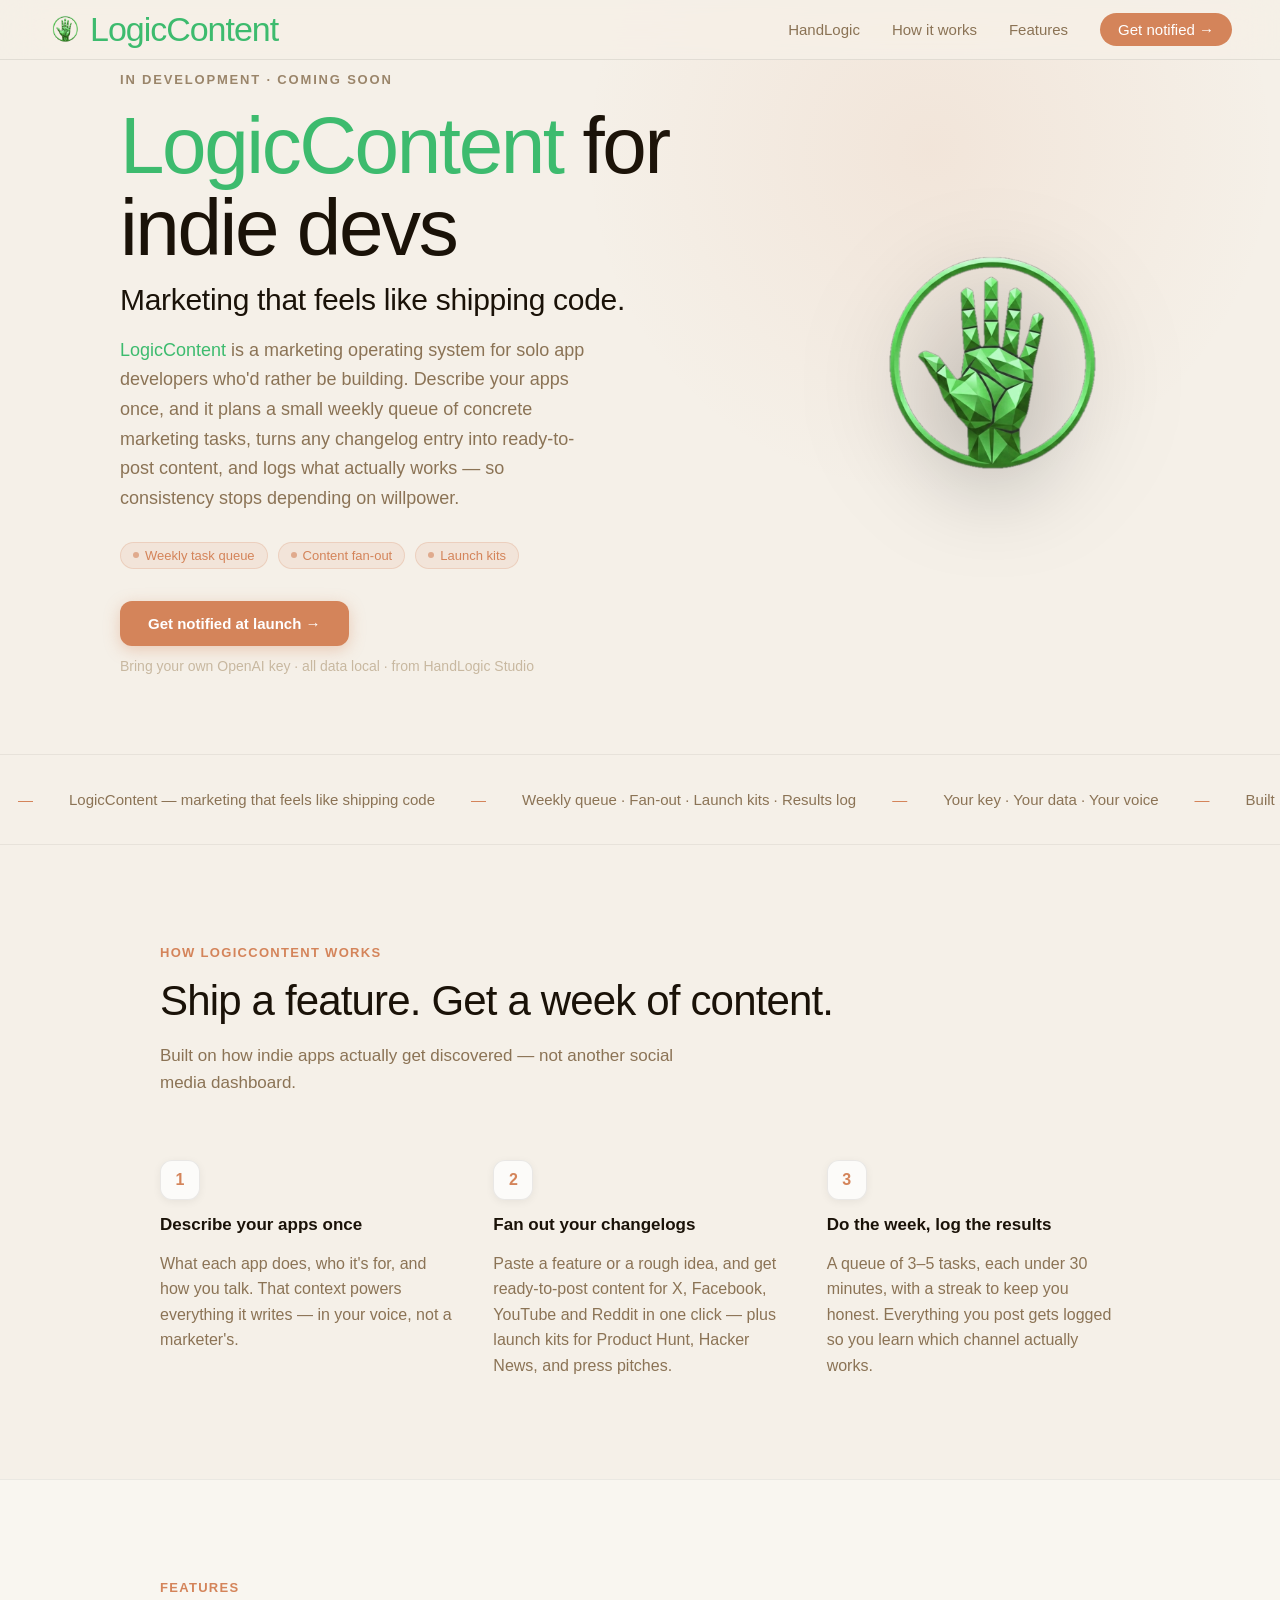
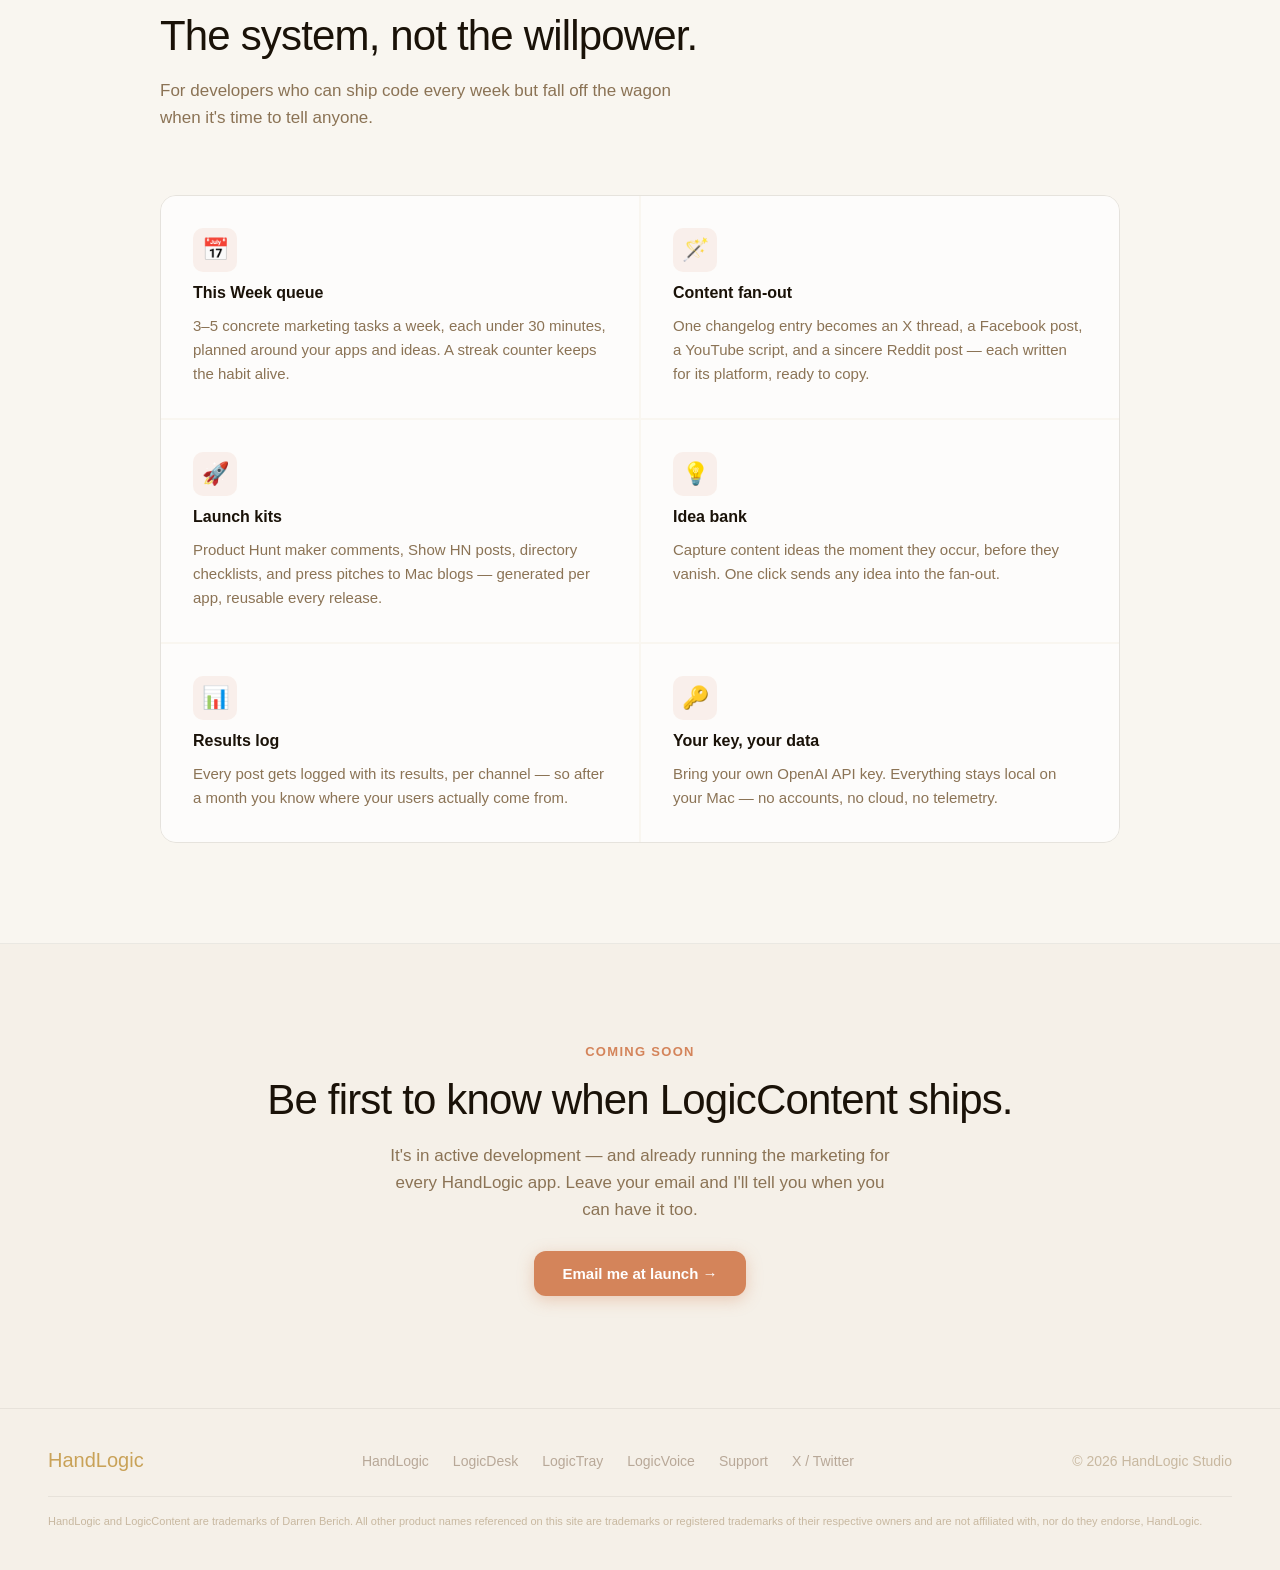
==== logiccontent.html @ b55beb1c "HandLogic site: four-app family (Desk, Tray, Voice, Content), OG images, GH Pages deploy files Based" ====
<!DOCTYPE html>
<html lang="en">
<head>
  <meta charset="UTF-8" />
  <meta name="viewport" content="width=device-width, initial-scale=1.0" />
  <title>LogicContent — turn app marketing into a weekly pipeline. For indie developers.</title>
  <meta name="description" content="LogicContent — a marketing operating system for solo app developers, from HandLogic. A weekly task queue, one-click content fan-out for X, Facebook, YouTube and Reddit, launch kits, and a results log. In development." />
  <meta property="og:type" content="website" />
  <meta property="og:title" content="LogicContent — marketing that feels like shipping code." />
  <meta property="og:description" content="A weekly marketing pipeline for indie app developers: task queue, content fan-out, launch kits, results log. From HandLogic." />
  <meta property="og:url" content="https://handlogic.io/logiccontent" />
  <meta property="og:image" content="https://handlogic.io/logiccontent-og.png" />
  <link rel="canonical" href="https://handlogic.io/logiccontent" />
  <link rel="icon" href="icons/logiccontent-hand.png" />
  <link rel="stylesheet" href="handlogic.css" />
</head>
<body>

  <!-- ─── Nav ─────────────────────────────────────────────── -->
  <nav>
    <a href="logiccontent.html" class="nav-logo" style="font-weight:300;color:#3DBB6E;">
      <img src="icons/logiccontent-hand.png" alt="" width="34" height="34" style="display:block;flex-shrink:0;" />
      LogicContent
    </a>
    <ul class="nav-links">
      <li><a href="index.html">HandLogic</a></li>
      <li><a href="#how">How it works</a></li>
      <li><a href="#features">Features</a></li>
      <li><a href="#notify" class="nav-cta">Get notified →</a></li>
    </ul>
  </nav>

  <!-- ─── Hero ─────────────────────────────────────────────── -->
  <section class="hero" style="padding-top:72px;">
    <div class="hero-inner">
      <div class="hero-text">
        <p class="hero-eyebrow">In development · coming soon</p>
        <h1 style="color:#3DBB6E;">LogicContent <span class="for-mac">for indie devs</span></h1>
        <p class="hero-sub">Marketing that feels like shipping code.</p>
        <p class="hero-desc"><strong style="font-weight:500;color:#3DBB6E">LogicContent</strong> is a marketing operating system for solo app developers who'd rather be building. Describe your apps once, and it plans a small weekly queue of concrete marketing tasks, turns any changelog entry into ready-to-post content, and logs what actually works — so consistency stops depending on willpower.</p>

        <div class="hero-tools">
          <span class="tool-pill"><span class="tool-pill-dot"></span>Weekly task queue</span>
          <span class="tool-pill"><span class="tool-pill-dot"></span>Content fan-out</span>
          <span class="tool-pill"><span class="tool-pill-dot"></span>Launch kits</span>
        </div>

        <div class="hero-actions">
          <a href="#notify" class="btn-primary">Get notified at launch →</a>
        </div>
        <p class="price-note">Bring your own OpenAI key · all data local · from HandLogic Studio</p>
      </div>

      <div class="hero-right">
        <img src="icons/logiccontent-hand.png" alt="LogicContent mark" class="hero-mark" />
      </div>
    </div>
  </section>

  <!-- ─── Tagline Strip ─────────────────────────────────────── -->
  <div class="tagline-strip">
    <div class="tagline-track" id="tagline-track"></div>
  </div>

  <!-- ─── How it works ──────────────────────────────────────── -->
  <section id="how">
    <div class="container">
      <p class="section-label fade-up">How LogicContent works</p>
      <h2 class="section-heading fade-up">Ship a feature. Get a week of content.</h2>
      <p class="section-sub fade-up">Built on how indie apps actually get discovered — not another social media dashboard.</p>

      <div class="steps">
        <div class="step fade-up">
          <div class="step-number">1</div>
          <h3>Describe your apps once</h3>
          <p>What each app does, who it's for, and how you talk. That context powers everything it writes — in your voice, not a marketer's.</p>
        </div>
        <div class="step fade-up">
          <div class="step-number">2</div>
          <h3>Fan out your changelogs</h3>
          <p>Paste a feature or a rough idea, and get ready-to-post content for X, Facebook, YouTube and Reddit in one click — plus launch kits for Product Hunt, Hacker News, and press pitches.</p>
        </div>
        <div class="step fade-up">
          <div class="step-number">3</div>
          <h3>Do the week, log the results</h3>
          <p>A queue of 3–5 tasks, each under 30 minutes, with a streak to keep you honest. Everything you post gets logged so you learn which channel actually works.</p>
        </div>
      </div>
    </div>
  </section>

  <!-- ─── Features ──────────────────────────────────────────── -->
  <section class="features-section" id="features">
    <div class="container">
      <p class="section-label fade-up">Features</p>
      <h2 class="section-heading fade-up">The system, not the willpower.</h2>
      <p class="section-sub fade-up">For developers who can ship code every week but fall off the wagon when it's time to tell anyone.</p>

      <div class="features-grid fade-up">
        <div class="feature-card">
          <div class="feature-icon">📅</div>
          <h3>This Week queue</h3>
          <p>3–5 concrete marketing tasks a week, each under 30 minutes, planned around your apps and ideas. A streak counter keeps the habit alive.</p>
        </div>
        <div class="feature-card">
          <div class="feature-icon">🪄</div>
          <h3>Content fan-out</h3>
          <p>One changelog entry becomes an X thread, a Facebook post, a YouTube script, and a sincere Reddit post — each written for its platform, ready to copy.</p>
        </div>
        <div class="feature-card">
          <div class="feature-icon">🚀</div>
          <h3>Launch kits</h3>
          <p>Product Hunt maker comments, Show HN posts, directory checklists, and press pitches to Mac blogs — generated per app, reusable every release.</p>
        </div>
        <div class="feature-card">
          <div class="feature-icon">💡</div>
          <h3>Idea bank</h3>
          <p>Capture content ideas the moment they occur, before they vanish. One click sends any idea into the fan-out.</p>
        </div>
        <div class="feature-card">
          <div class="feature-icon">📊</div>
          <h3>Results log</h3>
          <p>Every post gets logged with its results, per channel — so after a month you know where your users actually come from.</p>
        </div>
        <div class="feature-card">
          <div class="feature-icon">🔑</div>
          <h3>Your key, your data</h3>
          <p>Bring your own OpenAI API key. Everything stays local on your Mac — no accounts, no cloud, no telemetry.</p>
        </div>
      </div>
    </div>
  </section>

  <!-- ─── Notify ────────────────────────────────────────────── -->
  <section id="notify" class="pricing-section">
    <div class="container">
      <p class="section-label fade-up">Coming soon</p>
      <h2 class="section-heading fade-up">Be first to know when LogicContent ships.</h2>
      <p class="section-sub fade-up" style="margin:0 auto;">It's in active development — and already running the marketing for every HandLogic app. Leave your email and I'll tell you when you can have it too.</p>
      <div class="hero-actions fade-up" style="justify-content:center;margin-top:28px;">
        <a href="mailto:hello@handlogic.io?subject=Notify%20me%20about%20LogicContent" class="btn-primary">Email me at launch →</a>
      </div>
    </div>
  </section>

  <!-- ─── Footer ─────────────────────────────────────────────── -->
  <footer>
    <a href="index.html" class="footer-logo" style="color:#C9A258;">HandLogic</a>
    <ul class="footer-links">
      <li><a href="index.html">HandLogic</a></li>
      <li><a href="logicdesk.html">LogicDesk</a></li>
      <li><a href="logictray.html">LogicTray</a></li>
      <li><a href="logicvoice.html">LogicVoice</a></li>
      <li><a href="mailto:hello@handlogic.io">Support</a></li>
      <li><a href="https://x.com/HandLogic">X / Twitter</a></li>
    </ul>
    <p class="footer-copy">© 2026 HandLogic Studio</p>
    <p class="footer-trademark">
      HandLogic and LogicContent are trademarks of Darren Berich.
      All other product names referenced on this site are trademarks or registered trademarks of their respective owners and are not affiliated with, nor do they endorse, HandLogic.
    </p>
  </footer>

  <script>
    const stripItems = [
      "LogicContent — marketing that feels like shipping code",
      "Weekly queue · Fan-out · Launch kits · Results log",
      "Your key · Your data · Your voice",
      "Built by an indie dev who hates marketing",
      "From HandLogic Studio",
    ];
    const track = document.getElementById('tagline-track');
    [...stripItems, ...stripItems].forEach(t => {
      const span = document.createElement('span');
      span.className = 'tagline-item';
      span.innerHTML = `<span>—</span>${t}`;
      track.appendChild(span);
    });
    const observer = new IntersectionObserver((entries) => {
      entries.forEach((entry, i) => {
        if (entry.isIntersecting) {
          setTimeout(() => entry.target.classList.add('visible'), i * 80);
          observer.unobserve(entry.target);
        }
      });
    }, { threshold: 0.1 });
    document.querySelectorAll('.fade-up:not(.visible)').forEach(el => observer.observe(el));
  </script>

</body>
</html>
---- handlogic.css ----
/* ─── Reset ─────────────────────────────────────────── */
    *, *::before, *::after { box-sizing: border-box; margin: 0; padding: 0; }
    html { scroll-behavior: smooth; }

    /* ─── Tokens ─────────────────────────────────────────── */
    :root {
      --accent:        #D4845A;
      --accent-hover:  #C0724A;
      --accent-bright: #EB7A45;
      --primary:       #1A1208;
      --secondary:     #8B7355;
      --muted:         #B8A898;
      --placeholder:   #C8B8A0;
      --bg:            #F5F0E8;
      --surface:       rgba(255,255,255,0.72);
      --input-surface: rgba(255,255,255,0.55);
      --divider:       rgba(0,0,0,0.06);
      --border:        rgba(0,0,0,0.08);
      --window-shadow: 0 32px 80px rgba(0,0,0,0.22), 0 8px 24px rgba(0,0,0,0.12);
    }

    /* ─── Base ────────────────────────────────────────────── */
    body {
      font-family: -apple-system, BlinkMacSystemFont, "SF Pro Text", "Helvetica Neue", sans-serif;
      background: var(--bg);
      color: var(--primary);
      min-height: 100vh;
      -webkit-font-smoothing: antialiased;
    }

    /* ─── Nav ─────────────────────────────────────────────── */
    nav {
      position: fixed;
      top: 0; left: 0; right: 0;
      z-index: 100;
      display: flex;
      align-items: center;
      justify-content: space-between;
      padding: 0 48px;
      height: 60px;
      background: rgba(245,240,232,0.88);
      backdrop-filter: blur(20px) saturate(180%);
      -webkit-backdrop-filter: blur(20px) saturate(180%);
      border-bottom: 1px solid var(--border);
    }

    .nav-logo {
      display: flex;
      align-items: center;
      gap: 8px;
      font-size: 34px;
      font-weight: 100;
      color: var(--accent-bright);
      letter-spacing: -0.03em;
      text-decoration: none;
    }

    .nav-links {
      display: flex;
      gap: 32px;
      list-style: none;
      align-items: center;
    }

    .nav-links a {
      font-size: 15px;
      color: var(--secondary);
      text-decoration: none;
      transition: color 0.2s;
    }
    .nav-links a:hover { color: var(--primary); }

    .nav-cta {
      background: var(--accent);
      color: #fff !important;
      padding: 8px 18px;
      border-radius: 20px;
      font-weight: 500;
      transition: background 0.2s !important;
    }
    .nav-cta:hover { background: var(--accent-hover) !important; color: #fff !important; }

    /* ─── Hero ────────────────────────────────────────────── */
    .hero {
      display: flex;
      align-items: center;
      justify-content: center;
      padding: 120px 48px 80px;
      position: relative;
      overflow: hidden;
    }

    .hero::before {
      content: '';
      position: absolute;
      top: -200px; right: 0;
      width: 700px; height: 700px;
      background: radial-gradient(ellipse at center, rgba(212,132,90,0.1) 0%, transparent 70%);
      pointer-events: none;
    }

    .hero-inner {
      display: grid;
      grid-template-columns: 1fr 340px;
      gap: 64px;
      align-items: center;
      max-width: 1040px;
      width: 100%;
      margin: 0 auto;
    }

    .hero-text {
      display: flex;
      flex-direction: column;
      align-items: flex-start;
      text-align: left;
    }

    .hero-eyebrow {
      font-size: 13px;
      font-weight: 600;
      letter-spacing: 0.14em;
      text-transform: uppercase;
      color: var(--secondary);
      margin-bottom: 18px;
      opacity: 0.85;
    }
    .for-mac { color: var(--primary); font-weight: 300; }

    .hero h1 {
      font-size: clamp(44px, 6.5vw, 80px);
      font-weight: 300;
      color: var(--accent-bright);
      letter-spacing: -0.03em;
      line-height: 1.02;
      margin-bottom: 14px;
    }

    .hero-sub {
      font-size: clamp(20px, 2.6vw, 30px);
      font-weight: 400;
      color: var(--primary);
      letter-spacing: -0.01em;
      line-height: 1.18;
      margin-bottom: 18px;
    }

    .hero-desc {
      font-size: clamp(16px, 1.6vw, 18px);
      font-weight: 400;
      color: var(--secondary);
      line-height: 1.65;
      margin-bottom: 28px;
      max-width: 480px;
    }

    .hero-tools {
      display: flex;
      gap: 10px;
      flex-wrap: wrap;
      margin-bottom: 32px;
    }

    .tool-pill {
      display: inline-flex;
      align-items: center;
      gap: 6px;
      font-size: 13px;
      font-weight: 500;
      color: var(--accent);
      background: rgba(212,132,90,0.1);
      border: 1px solid rgba(212,132,90,0.22);
      border-radius: 20px;
      padding: 5px 12px;
    }

    .tool-pill-dot {
      width: 6px; height: 6px;
      border-radius: 50%;
      background: var(--accent);
      opacity: 0.6;
    }

    .launch-badge {
      display: inline-flex;
      align-items: center;
      gap: 6px;
      font-size: 13px;
      font-weight: 600;
      color: var(--accent);
      background: rgba(212,132,90,0.12);
      border: 1px solid rgba(212,132,90,0.3);
      border-radius: 20px;
      padding: 5px 14px;
      margin-bottom: 16px;
      letter-spacing: 0.01em;
    }

    .launch-badge-dot {
      width: 7px; height: 7px;
      border-radius: 50%;
      background: var(--accent);
      animation: pulse-dot 1.8s ease-in-out infinite;
    }

    @keyframes pulse-dot {
      0%, 100% { opacity: 1; transform: scale(1); }
      50%       { opacity: 0.45; transform: scale(0.75); }
    }

    .hero-actions {
      display: flex;
      gap: 16px;
      align-items: center;
      flex-wrap: wrap;
      margin-bottom: 12px;
    }

    .btn-primary {
      display: inline-flex;
      align-items: center;
      gap: 8px;
      background: var(--accent);
      color: #fff;
      padding: 14px 28px;
      border-radius: 12px;
      font-size: 15px;
      font-weight: 600;
      text-decoration: none;
      box-shadow: 0 4px 16px rgba(212,132,90,0.35);
      transition: background 0.2s, transform 0.15s, box-shadow 0.2s;
    }
    .btn-primary:hover {
      background: var(--accent-hover);
      transform: translateY(-1px);
      box-shadow: 0 6px 24px rgba(212,132,90,0.45);
    }
    .btn-primary:active { transform: translateY(0); }

    .price-note {
      font-size: 14px;
      color: var(--placeholder);
    }

    /* ─── Hero right: app sidebar mockup ─────────────────── */
    .hero-right {
      display: flex;
      flex-direction: column;
      align-items: center;
    }

    /* ─── Sidebar mockup (hero) ───────────────────────────── */
    .app-sidebar {
      width: 320px;
      height: 460px;
      background: rgba(245,240,232,0.95);
      border-radius: 14px;
      box-shadow: var(--window-shadow), inset 0 0 0 0.5px rgba(255,255,255,0.6);
      overflow: hidden;
      display: flex;
      flex-direction: column;
      font-size: 13px;
      position: relative;
    }

    .sidebar-titlebar {
      display: flex;
      align-items: center;
      gap: 6px;
      padding: 10px 12px 6px;
      flex-shrink: 0;
    }

    .tl { width: 10px; height: 10px; border-radius: 50%; }
    .tl-r { background: #FF5F56; }
    .tl-y { background: #FFBD2E; }
    .tl-g { background: #27C93F; }

    /* What panel in sidebar */
    .sidebar-what {
      padding: 6px 12px 8px;
      flex-shrink: 0;
      border-bottom: 1px solid var(--divider);
    }
    .sw-question {
      font-size: 11px;
      font-style: italic;
      color: var(--accent);
      margin-bottom: 5px;
    }
    .sw-answer {
      font-size: 12px;
      color: var(--primary);
      line-height: 1.5;
      display: -webkit-box;
      -webkit-line-clamp: 3;
      -webkit-box-orient: vertical;
      overflow: hidden;
    }
    .sw-input {
      display: flex;
      align-items: center;
      gap: 6px;
      margin-top: 7px;
      background: rgba(255,255,255,0.65);
      border: 1px solid var(--border);
      border-radius: 8px;
      padding: 5px 8px;
    }
    .sw-input-icon {
      width: 18px; height: 18px;
      border-radius: 50%;
      background: rgba(212,132,90,0.15);
      display: flex; align-items: center; justify-content: center;
      flex-shrink: 0;
      font-size: 9px;
      color: var(--accent);
    }
    .sw-input-text { font-size: 12px; color: var(--placeholder); flex: 1; }
    .sw-shortcuts {
      display: flex; justify-content: space-between;
      padding: 4px 0 0;
      font-size: 10px; color: var(--muted);
    }
    .sc-key {
      background: rgba(255,255,255,0.7);
      border: 1px solid var(--border);
      border-radius: 3px;
      padding: 0 3px;
      font-size: 9px;
      color: var(--secondary);
    }

    /* Next panel */
    .sidebar-next {
      padding: 7px 12px 7px;
      flex-shrink: 0;
      border-bottom: 1px solid var(--divider);
    }
    .panel-label {
      font-size: 13px;
      font-weight: 500;
      color: var(--accent);
      margin-bottom: 5px;
    }
    .task-item {
      display: flex;
      align-items: center;
      gap: 7px;
      font-size: 12px;
      color: var(--secondary);
      padding: 2px 0;
    }
    .task-check {
      width: 13px; height: 13px;
      border: 1px solid rgba(0,0,0,0.18);
      border-radius: 3px;
      flex-shrink: 0;
      background: rgba(255,255,255,0.7);
    }
    .task-check.done {
      background: var(--accent);
      border-color: var(--accent);
    }
    .panel-footer {
      font-size: 10px;
      color: var(--muted);
      margin-top: 4px;
      display: flex;
      justify-content: space-between;
    }

    /* When panel */
    .sidebar-when {
      padding: 7px 12px 7px;
      flex-shrink: 0;
      border-bottom: 1px solid var(--divider);
    }
    .when-date { font-size: 11px; color: var(--muted); margin-bottom: 5px; }
    .event-item {
      display: flex;
      gap: 8px;
      align-items: flex-start;
      font-size: 12px;
    }
    .event-time { color: var(--muted); font-size: 11px; flex-shrink: 0; padding-top: 1px; }
    .event-bar { width: 2px; background: var(--accent); border-radius: 2px; flex-shrink: 0; align-self: stretch; }
    .event-title { color: var(--primary); }

    /* Dump panel */
    .sidebar-dump {
      padding: 7px 12px 7px;
      flex: 1;
      display: flex;
      flex-direction: column;
    }
    .dump-content {
      font-size: 12px;
      color: var(--secondary);
      line-height: 1.5;
      flex: 1;
    }
    .dump-input {
      display: flex;
      align-items: center;
      gap: 6px;
      margin-top: 6px;
      background: rgba(255,255,255,0.5);
      border: 1px solid var(--border);
      border-radius: 8px;
      padding: 5px 8px;
    }
    .dump-input-text { font-size: 12px; color: var(--placeholder); flex: 1; }

    /* ─── Tagline strip ───────────────────────────────────── */
    .tagline-strip {
      padding: 36px 0;
      overflow: hidden;
      border-top: 1px solid var(--divider);
      border-bottom: 1px solid var(--divider);
      background: transparent;
    }

    .tagline-track {
      display: flex;
      gap: 0;
      animation: marquee 32s linear infinite;
      width: max-content;
    }
    .tagline-track:hover { animation-play-state: paused; }

    @keyframes marquee {
      from { transform: translateX(0); }
      to   { transform: translateX(-50%); }
    }

    .tagline-item {
      white-space: nowrap;
      padding: 0 18px;
      font-size: 15px;
      font-weight: 500;
      color: var(--secondary);
      display: flex;
      align-items: center;
      gap: 36px;
    }
    .tagline-item span { color: var(--accent); }

    /* ─── Multi-window showcase ───────────────────────────── */
    .showcase-section {
      padding: 100px 24px;
      background: rgba(255,255,255,0.3);
      border-top: 1px solid var(--divider);
      border-bottom: 1px solid var(--divider);
    }

    .showcase-inner {
      max-width: 1040px;
      margin: 0 auto;
    }

    .showcase-stage {
      position: relative;
      height: 700px;
      margin-top: 64px;
    }

    /* ── Sidebar (main window) ── */
    .w-sidebar {
      position: absolute;
      right: 0; top: 0;
      width: 270px;
      height: 680px;
      background: rgba(245,240,232,0.97);
      border-radius: 14px;
      box-shadow: var(--window-shadow), inset 0 0 0 0.5px rgba(255,255,255,0.6);
      overflow: hidden;
      display: flex;
      flex-direction: column;
      font-size: 13px;
    }

    .w-titlebar {
      display: flex;
      align-items: center;
      gap: 5px;
      padding: 9px 10px 5px;
      flex-shrink: 0;
    }
    .w-tl { width: 9px; height: 9px; border-radius: 50%; }
    .w-tl-r { background: #FF5F56; }
    .w-tl-y { background: #FFBD2E; }
    .w-tl-g { background: #27C93F; }

    /* Sidebar panels */
    .w-panel { padding: 6px 10px; border-bottom: 1px solid var(--divider); }
    .w-panel:last-child { border-bottom: none; flex: 1; }

    .w-panel-label { font-size: 12px; font-weight: 500; color: var(--accent); margin-bottom: 4px; }

    .w-q { font-size: 10px; font-style: italic; color: var(--accent); margin-bottom: 3px; }
    .w-a { font-size: 10.5px; color: var(--primary); line-height: 1.45;
      display: -webkit-box; -webkit-line-clamp: 3; -webkit-box-orient: vertical; overflow: hidden; }

    .w-input {
      display: flex; align-items: center; gap: 5px;
      margin-top: 5px;
      background: rgba(255,255,255,0.65);
      border: 1px solid var(--border);
      border-radius: 7px;
      padding: 4px 7px;
    }
    .w-input-icon {
      width: 15px; height: 15px; border-radius: 50%;
      background: rgba(212,132,90,0.15);
      display: flex; align-items: center; justify-content: center;
      font-size: 8px; color: var(--accent); flex-shrink: 0;
    }
    .w-input-ph { font-size: 10px; color: var(--placeholder); }
    .w-shortcuts { display: flex; justify-content: space-between; padding-top: 3px; font-size: 9px; color: var(--muted); }
    .w-sc { background: rgba(255,255,255,0.7); border: 1px solid var(--border); border-radius: 2px; padding: 0 3px; font-size: 8px; color: var(--secondary); }

    .w-task { display: flex; align-items: center; gap: 6px; padding: 2px 0; font-size: 10.5px; color: var(--secondary); }
    .w-chk { width: 11px; height: 11px; border: 1px solid rgba(0,0,0,0.18); border-radius: 2px; background: rgba(255,255,255,0.7); flex-shrink: 0; }

    .w-event { display: flex; gap: 6px; align-items: flex-start; }
    .w-etime { font-size: 9.5px; color: var(--muted); flex-shrink: 0; padding-top: 1px; }
    .w-ebar { width: 2px; background: var(--accent); border-radius: 2px; flex-shrink: 0; align-self: stretch; }
    .w-etitle { font-size: 10.5px; color: var(--primary); }
    .w-when-date { font-size: 10px; color: var(--muted); margin-bottom: 4px; }
    .w-panel-footer { display: flex; justify-content: space-between; font-size: 9px; color: var(--muted); margin-top: 4px; }

    .w-dump-content { font-size: 10.5px; color: var(--secondary); line-height: 1.5; }
    .w-dump-input {
      display: flex; align-items: center;
      margin-top: 5px; padding: 4px 7px;
      background: rgba(255,255,255,0.5);
      border: 1px solid var(--border); border-radius: 7px;
    }
    .w-dump-ph { font-size: 10px; color: var(--placeholder); }

    /* ── Sidebar: brand header + panel chrome (latest app) ── */
    .w-brand { display: flex; align-items: center; gap: 11px; padding: 2px 12px 12px; }
    .w-mic {
      width: 40px; height: 40px; border-radius: 50%;
      border: 1px solid rgba(212,132,90,0.5);
      background: rgba(212,132,90,0.06);
      display: flex; align-items: center; justify-content: center;
      font-size: 16px; color: var(--accent); flex-shrink: 0;
    }
    .w-brand-row { display: flex; align-items: center; gap: 7px; }
    .w-brand-name { font-size: 23px; font-weight: 300; color: var(--accent); letter-spacing: -0.01em; }
    .w-pro {
      font-size: 9px; font-weight: 700; color: #fff; background: var(--accent);
      padding: 2px 7px; border-radius: 999px; letter-spacing: 0.04em;
    }
    .w-brand-sub { font-size: 11px; color: var(--secondary); margin-top: 2px; }

    .w-panel-head { display: flex; align-items: center; justify-content: space-between; margin-bottom: 6px; }
    .w-panel-meta { font-size: 9.5px; color: var(--muted); display: flex; align-items: center; gap: 6px; }
    .w-nx-item { font-size: 11.5px; color: var(--primary); padding: 3px 0; }

    .w-pill {
      display: flex; align-items: center; justify-content: space-between;
      margin-top: 8px;
      background: rgba(255,255,255,0.6);
      border: 1px solid var(--border); border-radius: 9px;
      padding: 7px 8px 7px 11px;
    }
    .w-pill-ph { font-size: 11.5px; color: var(--placeholder); }
    .w-pill-add {
      width: 18px; height: 18px; border-radius: 50%;
      background: rgba(0,0,0,0.06); color: var(--muted);
      display: flex; align-items: center; justify-content: center; font-size: 12px;
    }
    .w-foot-icons { display: flex; align-items: center; gap: 9px; font-size: 12px; color: var(--muted); }
    .w-esub { font-size: 10px; color: var(--muted); margin-top: 2px; }
    .w-ebar-p { background: #B061D9; }

    /* ── Answer popup ── */
    .w-answer {
      position: absolute;
      left: 0; top: 0;
      width: 360px;
      z-index: 1;
      background: rgba(245,240,232,0.97);
      border-radius: 12px;
      box-shadow: var(--window-shadow), inset 0 0 0 0.5px rgba(255,255,255,0.6);
      overflow: hidden;
      display: flex;
      flex-direction: column;
    }

    .w-answer-header {
      display: flex;
      align-items: center;
      gap: 6px;
      padding: 10px 12px 7px;
      border-bottom: 1px solid var(--divider);
    }
    .w-answer-title { font-size: 14px; font-weight: 300; color: var(--accent); flex: 1; }
    .w-icon-btn {
      width: 18px; height: 18px;
      border-radius: 50%;
      background: rgba(200,184,160,0.25);
      display: flex; align-items: center; justify-content: center;
      font-size: 8px; color: var(--secondary);
    }

    .w-answer-body { padding: 12px 14px; }
    .w-answer-q { font-size: 12px; font-style: italic; color: var(--accent); margin-bottom: 9px; }
    .w-answer-text {
      font-size: 13px; color: var(--primary); line-height: 1.6;
      display: -webkit-box; -webkit-line-clamp: 6; -webkit-box-orient: vertical; overflow: hidden;
    }

    .w-answer-actions {
      display: flex; gap: 6px;
      padding: 10px 14px 12px;
      border-top: 1px solid var(--divider);
    }
    .w-action-btn {
      flex: 1;
      display: flex; align-items: center; justify-content: center; gap: 4px;
      font-size: 11.5px; color: var(--secondary);
      padding: 5px 8px;
      background: rgba(255,255,255,0.55);
      border: 1px solid rgba(0,0,0,0.06);
      border-radius: 6px;
    }

    /* ── Dump popup ── */
    .w-dump {
      position: absolute;
      left: 310px; bottom: 0;
      width: 420px;
      z-index: 5;
      background: rgba(245,240,232,0.99);
      border-radius: 14px;
      box-shadow: var(--window-shadow), inset 0 0 0 0.5px rgba(255,255,255,0.6);
      overflow: hidden;
    }
    .w-dump-header {
      display: flex; align-items: center; justify-content: space-between;
      padding: 13px 16px 9px;
      border-bottom: 1px solid var(--divider);
    }
    .w-dump-title { font-size: 17px; font-weight: 300; color: var(--accent); }
    .w-dump-hdr-icons { display: flex; gap: 6px; }

    .w-dump-form { padding: 14px 16px; display: flex; flex-direction: column; gap: 9px; }
    .w-dump-field-label { font-size: 12px; color: var(--muted); margin-bottom: 3px; }
    .w-dump-field {
      font-size: 14px; color: var(--primary);
      background: rgba(255,255,255,0.65); border: 1px solid var(--border);
      border-radius: 7px; padding: 7px 10px;
    }
    .w-dump-detail {
      font-size: 14px; color: var(--placeholder);
      background: rgba(255,255,255,0.65); border: 1px solid var(--border);
      border-radius: 7px; padding: 7px 10px;
      height: 64px;
    }
    .w-dump-form-actions {
      display: flex; gap: 6px;
      padding: 8px 12px;
      border-top: 1px solid var(--divider);
      justify-content: flex-end;
    }
    .w-dump-form-footer {
      display: flex; align-items: center; justify-content: space-between;
      padding: 10px 16px 13px;
    }
    .w-dump-cancel { font-size: 12.5px; color: var(--muted); }
    .w-dump-save {
      font-size: 12.5px; font-weight: 600; color: #fff;
      background: var(--accent); border-radius: 7px;
      padding: 6px 18px;
    }

    /* Unified card: Lives-in toggle + attachment sections */
    .w-seg { display: inline-flex; gap: 5px; }
    .w-seg-opt {
      font-size: 12px; color: var(--secondary);
      background: rgba(255,255,255,0.55);
      border: 1px solid var(--border);
      padding: 4px 14px; border-radius: 6px;
    }
    .w-seg-opt.active { background: #0A84FF; color: #fff; border-color: #0A84FF; font-weight: 500; }
    .w-help { font-size: 11px; color: var(--placeholder); margin: 1px 0 5px; line-height: 1.35; }
    .w-sec-head { display: flex; align-items: center; justify-content: space-between; margin-bottom: 5px; }
    .w-sec-btn {
      font-size: 11px; color: var(--secondary);
      background: rgba(255,255,255,0.7);
      border: 1px solid var(--border); border-radius: 6px;
      padding: 3px 10px;
    }
    .w-link-row { display: flex; align-items: center; gap: 8px; }
    .w-link-input {
      flex: 1; font-size: 12.5px; color: var(--placeholder);
      background: rgba(255,255,255,0.65); border: 1px solid var(--border);
      border-radius: 7px; padding: 7px 10px;
    }
    .w-plus-btn {
      width: 22px; height: 22px; border-radius: 50%;
      background: rgba(212,132,90,0.25); color: var(--accent);
      display: flex; align-items: center; justify-content: center;
      font-size: 14px; flex-shrink: 0;
    }
    .w-dropzone {
      font-size: 11.5px; color: var(--placeholder); text-align: center;
      background: rgba(255,255,255,0.5); border: 1px solid var(--border);
      border-radius: 7px; padding: 13px 8px;
    }
    .w-dump-actions-row { display: flex; gap: 8px; padding: 10px 16px 0; }

    /* ── When popup ── */
    .w-when {
      position: absolute;
      left: 310px; bottom: 0;
      width: 380px;
      background: rgba(245,240,232,0.97);
      border-radius: 12px;
      box-shadow: var(--window-shadow), inset 0 0 0 0.5px rgba(255,255,255,0.6);
      overflow: hidden;
    }
    .w-when-header {
      display: flex; align-items: center; justify-content: space-between;
      padding: 10px 12px 7px;
      border-bottom: 1px solid var(--divider);
    }
    .w-when-title { font-size: 14px; font-weight: 300; color: var(--accent); }
    .w-when-tabs { display: flex; gap: 2px; }
    .w-tab {
      font-size: 10px; padding: 3px 8px; border-radius: 12px;
      color: var(--secondary);
    }
    .w-tab.active { background: var(--accent); color: #fff; font-weight: 500; }
    .w-when-icons { display: flex; gap: 5px; }

    .w-cal { padding: 8px 12px; }
    .w-cal-header { display: flex; align-items: center; justify-content: space-between; margin-bottom: 7px; }
    .w-cal-month { font-size: 12px; font-weight: 500; color: var(--primary); }
    .w-cal-nav { font-size: 10px; color: var(--muted); }
    .w-cal-grid { display: grid; grid-template-columns: repeat(7, 1fr); gap: 2px; }
    .w-cal-day-name { font-size: 9px; color: var(--muted); text-align: center; padding: 2px 0; }
    .w-cal-day {
      font-size: 10px; text-align: center; padding: 3px;
      color: var(--secondary); border-radius: 50%;
      width: 22px; height: 22px; display: flex; align-items: center; justify-content: center;
      margin: 0 auto;
    }
    .w-cal-day.today { background: var(--accent); color: #fff; font-weight: 600; }
    .w-cal-day.empty { color: transparent; }

    .w-when-events { padding: 6px 12px 10px; border-top: 1px solid var(--divider); }
    .w-when-event-date { font-size: 10px; color: var(--accent); font-weight: 500; margin-bottom: 5px; }
    .w-when-event-row { display: flex; gap: 7px; align-items: flex-start; margin-bottom: 4px; }
    .w-when-event-time { font-size: 10px; color: var(--muted); flex-shrink: 0; }
    .w-when-event-bar { width: 2px; background: var(--accent); border-radius: 2px; flex-shrink: 0; align-self: stretch; }
    .w-when-event-name { font-size: 11px; color: var(--primary); }

    .w-when-tasks { padding: 6px 12px 10px; border-top: 1px solid var(--divider); }
    .w-when-tasks-label { font-size: 11px; font-weight: 500; color: var(--accent); margin-bottom: 5px; }
    .w-when-task { display: flex; align-items: center; gap: 6px; font-size: 10.5px; color: var(--secondary); padding: 2px 0; }
    .w-when-chk { width: 10px; height: 10px; border: 1px solid rgba(0,0,0,0.18); border-radius: 2px; background: rgba(255,255,255,0.7); flex-shrink: 0; }

    /* ─── Section base ────────────────────────────────────── */
    section {
      padding: 100px 24px;
    }

    .container {
      max-width: 960px;
      margin: 0 auto;
    }

    .section-label {
      font-size: 13px;
      font-weight: 600;
      letter-spacing: 0.1em;
      text-transform: uppercase;
      color: var(--accent);
      margin-bottom: 16px;
    }

    .section-heading {
      font-size: clamp(28px, 4vw, 42px);
      font-weight: 200;
      color: var(--primary);
      letter-spacing: -0.02em;
      line-height: 1.2;
      margin-bottom: 16px;
    }

    .section-sub {
      font-size: 17px;
      color: var(--secondary);
      line-height: 1.6;
      max-width: 520px;
    }

    /* ─── How it works ────────────────────────────────────── */
    .steps {
      display: grid;
      grid-template-columns: repeat(3, 1fr);
      gap: 40px;
      margin-top: 64px;
    }

    .step { display: flex; flex-direction: column; gap: 14px; }

    .step-number {
      width: 40px; height: 40px;
      border-radius: 12px;
      background: var(--surface);
      border: 1px solid var(--border);
      display: flex; align-items: center; justify-content: center;
      font-size: 16px; font-weight: 600;
      color: var(--accent);
      box-shadow: 0 2px 8px rgba(0,0,0,0.06);
    }

    .step h3 { font-size: 17px; font-weight: 600; color: var(--primary); line-height: 1.3; }
    .step p  { font-size: 16px; color: var(--secondary); line-height: 1.6; }

    /* ─── Features ────────────────────────────────────────── */
    .features-section {
      background: rgba(255,255,255,0.35);
      border-top: 1px solid var(--divider);
      border-bottom: 1px solid var(--divider);
    }

    .features-grid {
      display: grid;
      grid-template-columns: repeat(2, 1fr);
      gap: 2px;
      margin-top: 64px;
      border-radius: 16px;
      overflow: hidden;
      border: 1px solid var(--border);
    }

    .feature-card {
      background: var(--surface);
      padding: 32px;
      display: flex;
      flex-direction: column;
      gap: 12px;
      transition: background 0.2s;
    }
    .feature-card:hover { background: rgba(255,255,255,0.85); }

    .feature-icon {
      font-size: 22px;
      width: 44px; height: 44px;
      display: flex; align-items: center; justify-content: center;
      background: rgba(212,132,90,0.1);
      border-radius: 10px;
    }

    .feature-card h3 { font-size: 16px; font-weight: 600; color: var(--primary); }
    .feature-card p  { font-size: 15px; color: var(--secondary); line-height: 1.6; }

    /* ─── Pricing ─────────────────────────────────────────── */
    .pricing-section { text-align: center; }

    .pricing-card {
      display: inline-block;
      background: var(--surface);
      border: 1px solid var(--border);
      border-radius: 20px;
      padding: 48px 56px;
      margin-top: 48px;
      box-shadow: 0 8px 40px rgba(0,0,0,0.06);
      max-width: 420px;
      width: 100%;
    }

    .price-display {
      font-size: 52px;
      font-weight: 100;
      color: var(--accent-bright);
      letter-spacing: -0.03em;
      line-height: 1;
    }

    .price-period { font-size: 16px; color: var(--muted); margin-top: 4px; margin-bottom: 32px; }

    .price-features {
      list-style: none;
      text-align: left;
      margin-bottom: 36px;
      display: flex;
      flex-direction: column;
      gap: 12px;
    }

    .price-features li {
      display: flex;
      align-items: center;
      gap: 10px;
      font-size: 15px;
      color: var(--secondary);
    }

    .price-features li::before {
      content: '';
      width: 16px; height: 16px;
      flex-shrink: 0;
      background: url("data:image/svg+xml,%3Csvg xmlns='http://www.w3.org/2000/svg' viewBox='0 0 16 16'%3E%3Ccircle cx='8' cy='8' r='7.5' fill='none' stroke='%23D4845A' stroke-width='1'/%3E%3Cpath d='M5 8l2 2 4-4' stroke='%23D4845A' stroke-width='1.5' stroke-linecap='round' stroke-linejoin='round' fill='none'/%3E%3C/svg%3E") center/contain no-repeat;
    }

    .pricing-cta {
      display: block;
      background: var(--accent);
      color: #fff;
      padding: 14px 24px;
      border-radius: 12px;
      font-size: 15px;
      font-weight: 600;
      text-decoration: none;
      text-align: center;
      box-shadow: 0 4px 16px rgba(212,132,90,0.35);
      transition: background 0.2s, transform 0.15s;
    }
    .pricing-cta:hover { background: var(--accent-hover); transform: translateY(-1px); }

    .pricing-cancel { font-size: 13px; color: var(--placeholder); margin-top: 12px; }

    /* Two-tier pricing */
    .pricing-grid {
      display: flex;
      justify-content: center;
      align-items: stretch;
      gap: 20px;
      margin-top: 48px;
      flex-wrap: wrap;
    }
    .tier-card {
      background: var(--surface);
      border: 1px solid var(--border);
      border-radius: 20px;
      padding: 32px 32px;
      box-shadow: 0 8px 40px rgba(0,0,0,0.06);
      max-width: 350px;
      width: 100%;
      text-align: left;
      display: flex;
      flex-direction: column;
    }
    .tier-card.pro {
      border-color: rgba(212,132,90,0.5);
      border-width: 1.5px;
      box-shadow: 0 12px 48px rgba(212,132,90,0.18);
    }
    .tier-badge {
      align-self: flex-start;
      font-size: 11px;
      font-weight: 600;
      color: var(--accent);
      background: rgba(212,132,90,0.12);
      padding: 4px 10px;
      border-radius: 999px;
      margin-bottom: 16px;
    }
    .tier-card.pro .tier-badge { color: #fff; background: var(--accent); }
    .tier-name { font-size: 16px; font-weight: 600; color: var(--primary); margin-bottom: 6px; }
    .tier-price { display: flex; align-items: baseline; gap: 5px; margin-bottom: 24px; }
    .tier-price .amt { font-size: 44px; font-weight: 200; color: var(--accent-bright); letter-spacing: -0.03em; line-height: 1; }
    .tier-price .per { font-size: 14px; color: var(--muted); }
    .tier-card .price-features { margin-bottom: 28px; }
    .tier-card .pricing-cta { margin-top: auto; }
    .pricing-cta.ghost {
      background: rgba(212,132,90,0.12);
      color: var(--accent);
      box-shadow: none;
    }
    .pricing-cta.ghost:hover { background: rgba(212,132,90,0.2); }

    /* ─── FAQ ──────────────────────────────────────────────── */
    .faq-grid {
      display: grid;
      grid-template-columns: repeat(2, 1fr);
      gap: 32px 48px;
      margin-top: 56px;
    }

    .faq-item { display: flex; flex-direction: column; gap: 10px; }
    .faq-item h3 { font-size: 17px; font-weight: 600; color: var(--primary); line-height: 1.35; }
    .faq-item p  { font-size: 15px; color: var(--secondary); line-height: 1.65; }
    .faq-item a  { color: var(--accent); text-decoration: none; }

    /* ─── About ────────────────────────────────────────────── */
    .about-section {
      background: rgba(255,255,255,0.35);
      border-top: 1px solid var(--divider);
      border-bottom: 1px solid var(--divider);
    }

    .about-inner { max-width: 640px; margin: 0 auto; text-align: center; }

    .about-inner p {
      font-size: 17px; color: var(--secondary); line-height: 1.7; margin-top: 16px;
    }
    .about-inner p + p { margin-top: 14px; }

    .about-signature {
      display: inline-flex; align-items: center; gap: 10px;
      margin-top: 28px; font-size: 15px; color: var(--primary); font-weight: 500;
    }

    /* ─── Footer ──────────────────────────────────────────── */
    footer {
      padding: 40px 48px;
      border-top: 1px solid var(--divider);
      display: flex;
      align-items: center;
      justify-content: space-between;
      flex-wrap: wrap;
      gap: 16px;
    }

    .footer-logo { font-size: 20px; font-weight: 100; color: var(--accent-bright); text-decoration: none; }

    .footer-links { display: flex; gap: 24px; list-style: none; }
    .footer-links a { font-size: 14px; color: var(--muted); text-decoration: none; transition: color 0.2s; }
    .footer-links a:hover { color: var(--secondary); }

    .footer-copy { font-size: 14px; color: var(--placeholder); }

    .footer-trademark {
      flex-basis: 100%;
      font-size: 11px;
      color: var(--placeholder);
      line-height: 1.55;
      margin-top: 8px;
      padding-top: 16px;
      border-top: 1px solid var(--divider);
    }

    /* ─── Shared accent ───────────────────────────────────── */
    .wq { color: var(--accent-bright); font-style: normal; }

    .kbd {
      display: inline-flex; align-items: center; gap: 2px;
      background: rgba(255,255,255,0.7);
      border: 1px solid var(--border); border-radius: 5px;
      padding: 1px 6px; font-size: 12px; color: var(--secondary);
      box-shadow: 0 1px 2px rgba(0,0,0,0.06);
    }

    /* ─── Animations ──────────────────────────────────────── */
    .fade-up {
      opacity: 0; transform: translateY(24px);
      transition: opacity 0.6s ease, transform 0.6s ease;
    }
    .fade-up.visible { opacity: 1; transform: translateY(0); }

    /* ─── Responsive ──────────────────────────────────────── */
    @media (max-width: 860px) {
      nav { padding: 0 20px; }
      nav .nav-links { display: none; }
      .hero { padding: 100px 24px 60px; }
      .hero-inner { grid-template-columns: 1fr; gap: 48px; }
      .hero-text { align-items: center; text-align: center; }
      .hero-desc { text-align: left; }
      .hero-tools { justify-content: center; }
      .hero-actions { justify-content: center; }
      .price-note { text-align: center; }
      .steps { grid-template-columns: 1fr; gap: 32px; }
      .features-grid { grid-template-columns: 1fr; }
      .pricing-card { padding: 36px 28px; }
      .faq-grid { grid-template-columns: 1fr; gap: 28px; }
      .showcase-stage { height: auto; display: flex; flex-direction: column; gap: 20px; align-items: center; }
      .w-sidebar { position: static; width: 280px; height: auto; }
      .w-answer { position: static; width: 100%; max-width: 380px; }
      .w-dump { position: static; width: 100%; max-width: 300px; }
      .w-when { position: static; width: 100%; max-width: 340px; }
      footer { flex-direction: column; align-items: flex-start; padding: 32px 24px; }
    }

/* ════════════════════════════════════════════════════════════════
   HandLogic additions — shared across the parent site
   Base palette above is the terracotta LogicDesk system. Each page
   sets a body theme class to tint the accent toward its app icon.
   ════════════════════════════════════════════════════════════════ */

/* Gold — HandLogic parent */
body.theme-gold {
  --accent:        #C9A258;
  --accent-hover:  #B5893B;
  --accent-bright: #D9B567;
}
/* Purple — LogicTray */
body.theme-purple {
  --accent:        #B061D9;
  --accent-hover:  #9A4FC0;
  --accent-bright: #C46CE5;
}
/* (LogicDesk keeps the base terracotta accent — "warm".) */

/* App showcase cards (home page) */
.apps-grid {
  display: grid;
  grid-template-columns: repeat(2, 1fr);
  gap: 24px;
  margin-top: 56px;
}
.app-card {
  display: flex;
  flex-direction: column;
  align-items: flex-start;
  background: var(--surface);
  border: 1px solid var(--border);
  border-radius: 20px;
  padding: 32px;
  box-shadow: 0 8px 40px rgba(0,0,0,0.06);
  transition: transform 0.18s, box-shadow 0.2s;
  text-decoration: none;
}
.app-card:hover { transform: translateY(-3px); box-shadow: 0 14px 48px rgba(0,0,0,0.12); }
.app-card img.app-ico {
  width: 64px; height: 64px; object-fit: contain;
  filter: drop-shadow(0 4px 12px rgba(0,0,0,0.22)); margin-bottom: 18px;
}
.app-card .app-status {
  align-self: flex-start; font-size: 11px; font-weight: 600;
  color: var(--accent); background: rgba(212,132,90,0.12);
  padding: 4px 10px; border-radius: 999px; margin-bottom: 14px; letter-spacing: 0.02em;
}
.app-card .app-status.soon { color: var(--muted); background: rgba(0,0,0,0.05); }
.app-card h3 { font-size: 24px; font-weight: 300; color: var(--accent-bright); letter-spacing: -0.02em; margin-bottom: 8px; }
.app-card p { font-size: 15px; color: var(--secondary); line-height: 1.6; margin-bottom: 18px; }
.app-card .app-go { margin-top: auto; font-size: 14px; font-weight: 600; color: var(--accent); }
.app-card .app-tools { display: flex; flex-wrap: wrap; gap: 7px; margin-bottom: 18px; }

/* Hero brand mark (home / LogicTray) */
.hero-mark { width: 280px; height: 280px; object-fit: contain; filter: drop-shadow(0 18px 44px rgba(0,0,0,0.28)); }

/* TODO ribbon (prototype only) */
.todo-ribbon {
  max-width: 960px; margin: 96px auto 0; padding: 14px 18px;
  background: repeating-linear-gradient(45deg,#fff4d6,#fff4d6 12px,#ffe9b0 12px,#ffe9b0 24px);
  color: #6b4e00; border: 1px dashed #d6a400; border-radius: 12px;
  font-size: 14px; font-weight: 500;
}

@media (max-width: 860px) {
  .apps-grid { grid-template-columns: 1fr; }
  .hero-mark { width: 200px; height: 200px; }
}
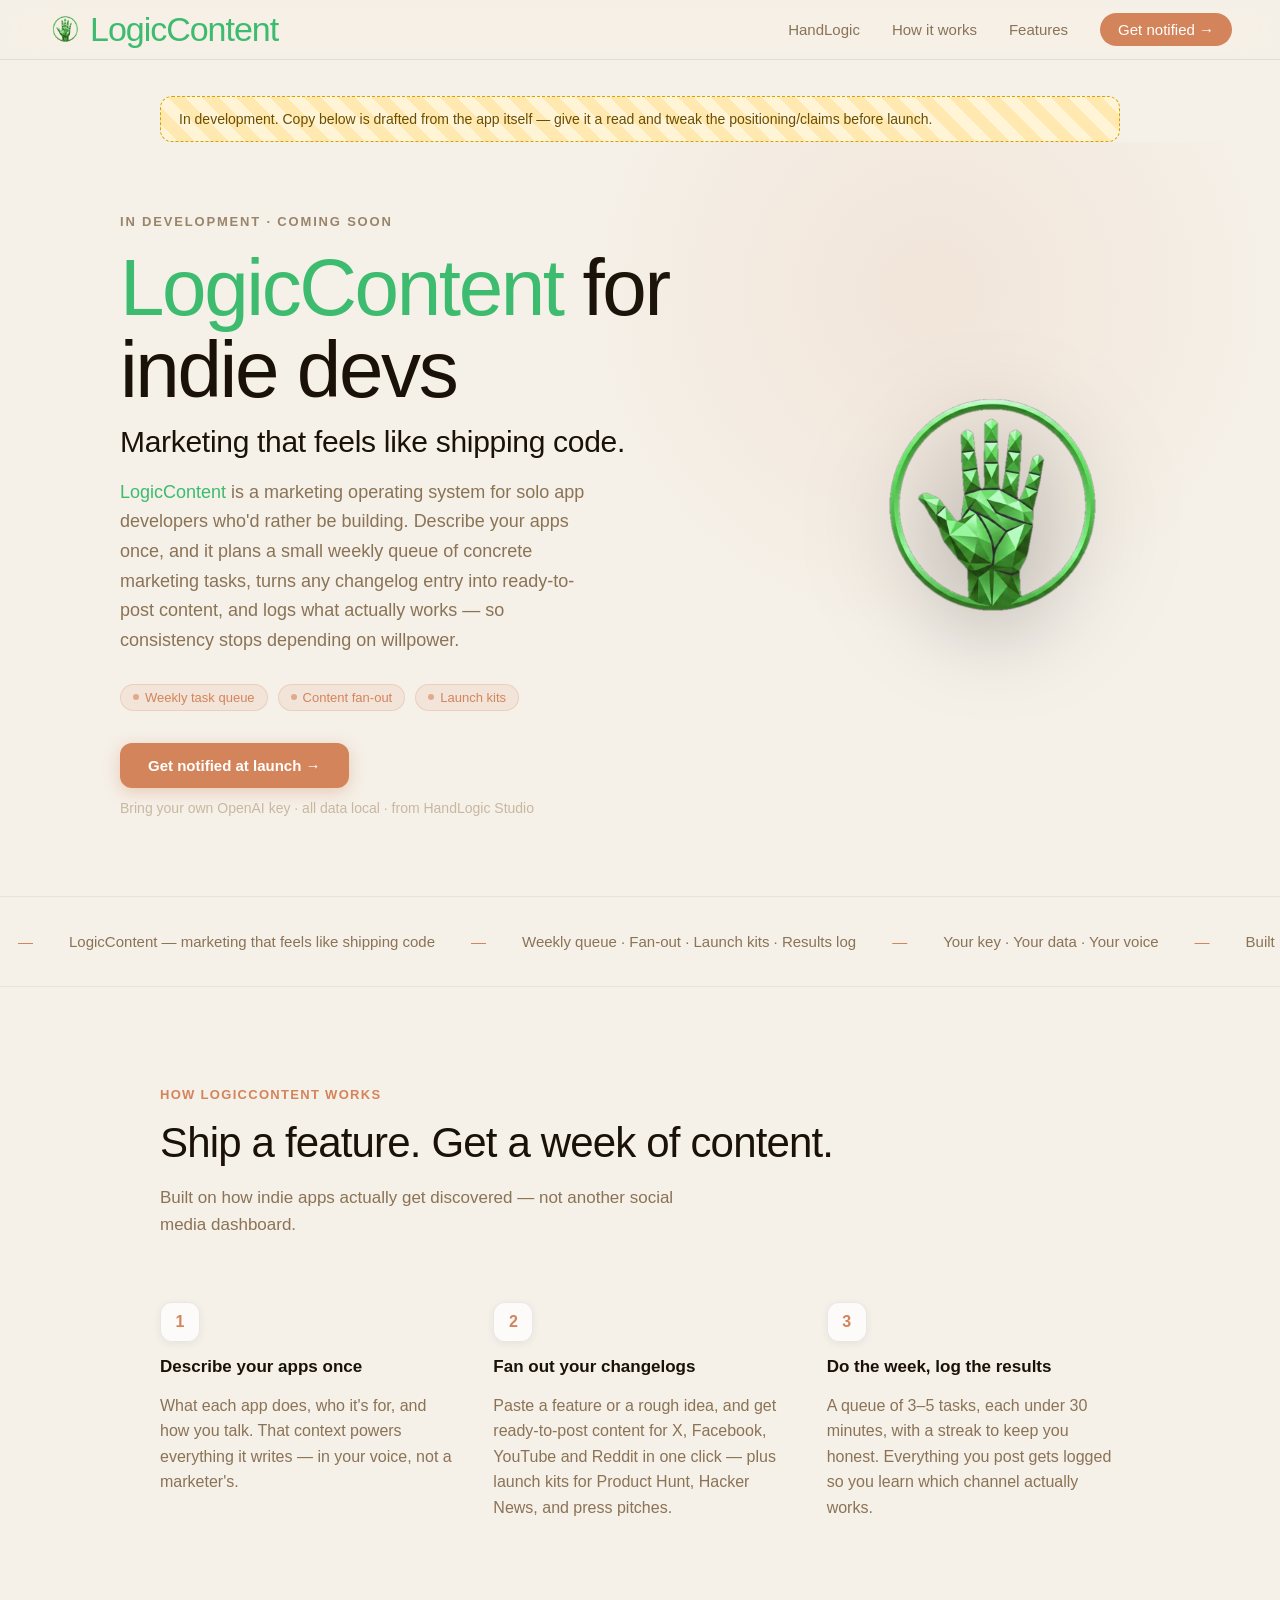
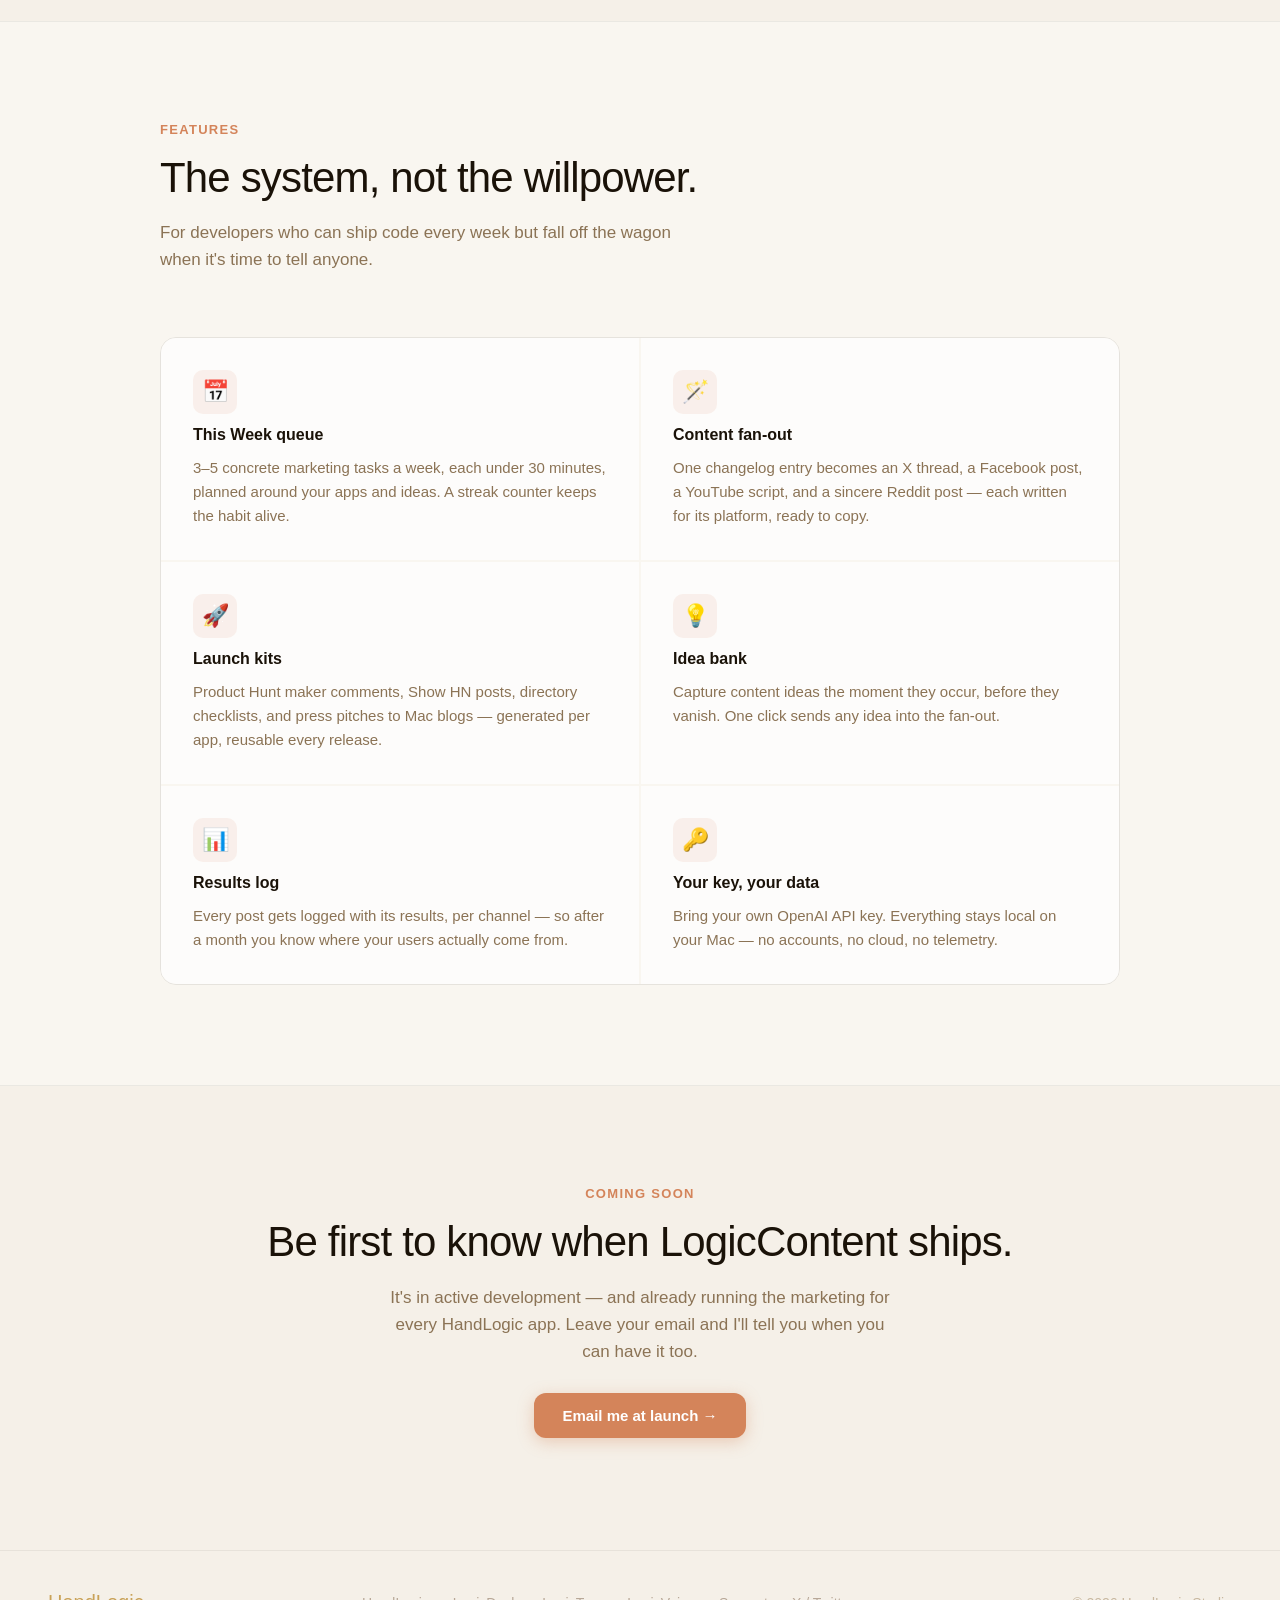
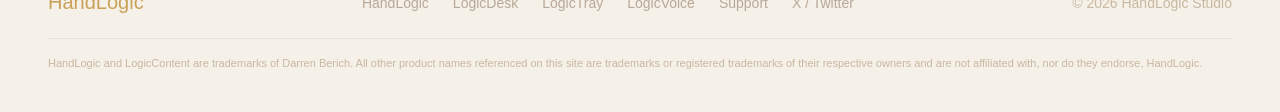
==== commit 41947074: "LogicVoice is live on the Glaze Store: link all CTAs; add in-dev ribbon to LogicContent Co-Authored-" ====
--- a/logiccontent.html
+++ b/logiccontent.html
@@ -29,6 +29,9 @@
       <li><a href="#notify" class="nav-cta">Get notified →</a></li>
     </ul>
   </nav>
+
+  <!-- in-dev note (prototype) -->
+  <p class="todo-ribbon">In development. Copy below is drafted from the app itself — give it a read and tweak the positioning/claims before launch.</p>
 
   <!-- ─── Hero ─────────────────────────────────────────────── -->
   <section class="hero" style="padding-top:72px;">
--- a/handlogic.css
+++ b/handlogic.css
@@ -1058,6 +1058,10 @@
     .fade-up.visible { opacity: 1; transform: translateY(0); }
 
     /* ─── Responsive ──────────────────────────────────────── */
+    @media (max-width: 1150px) {
+      .nav-links { gap: 18px; }
+      nav .nav-cta { display: none; }
+    }
     @media (max-width: 860px) {
       nav { padding: 0 20px; }
       nav .nav-links { display: none; }
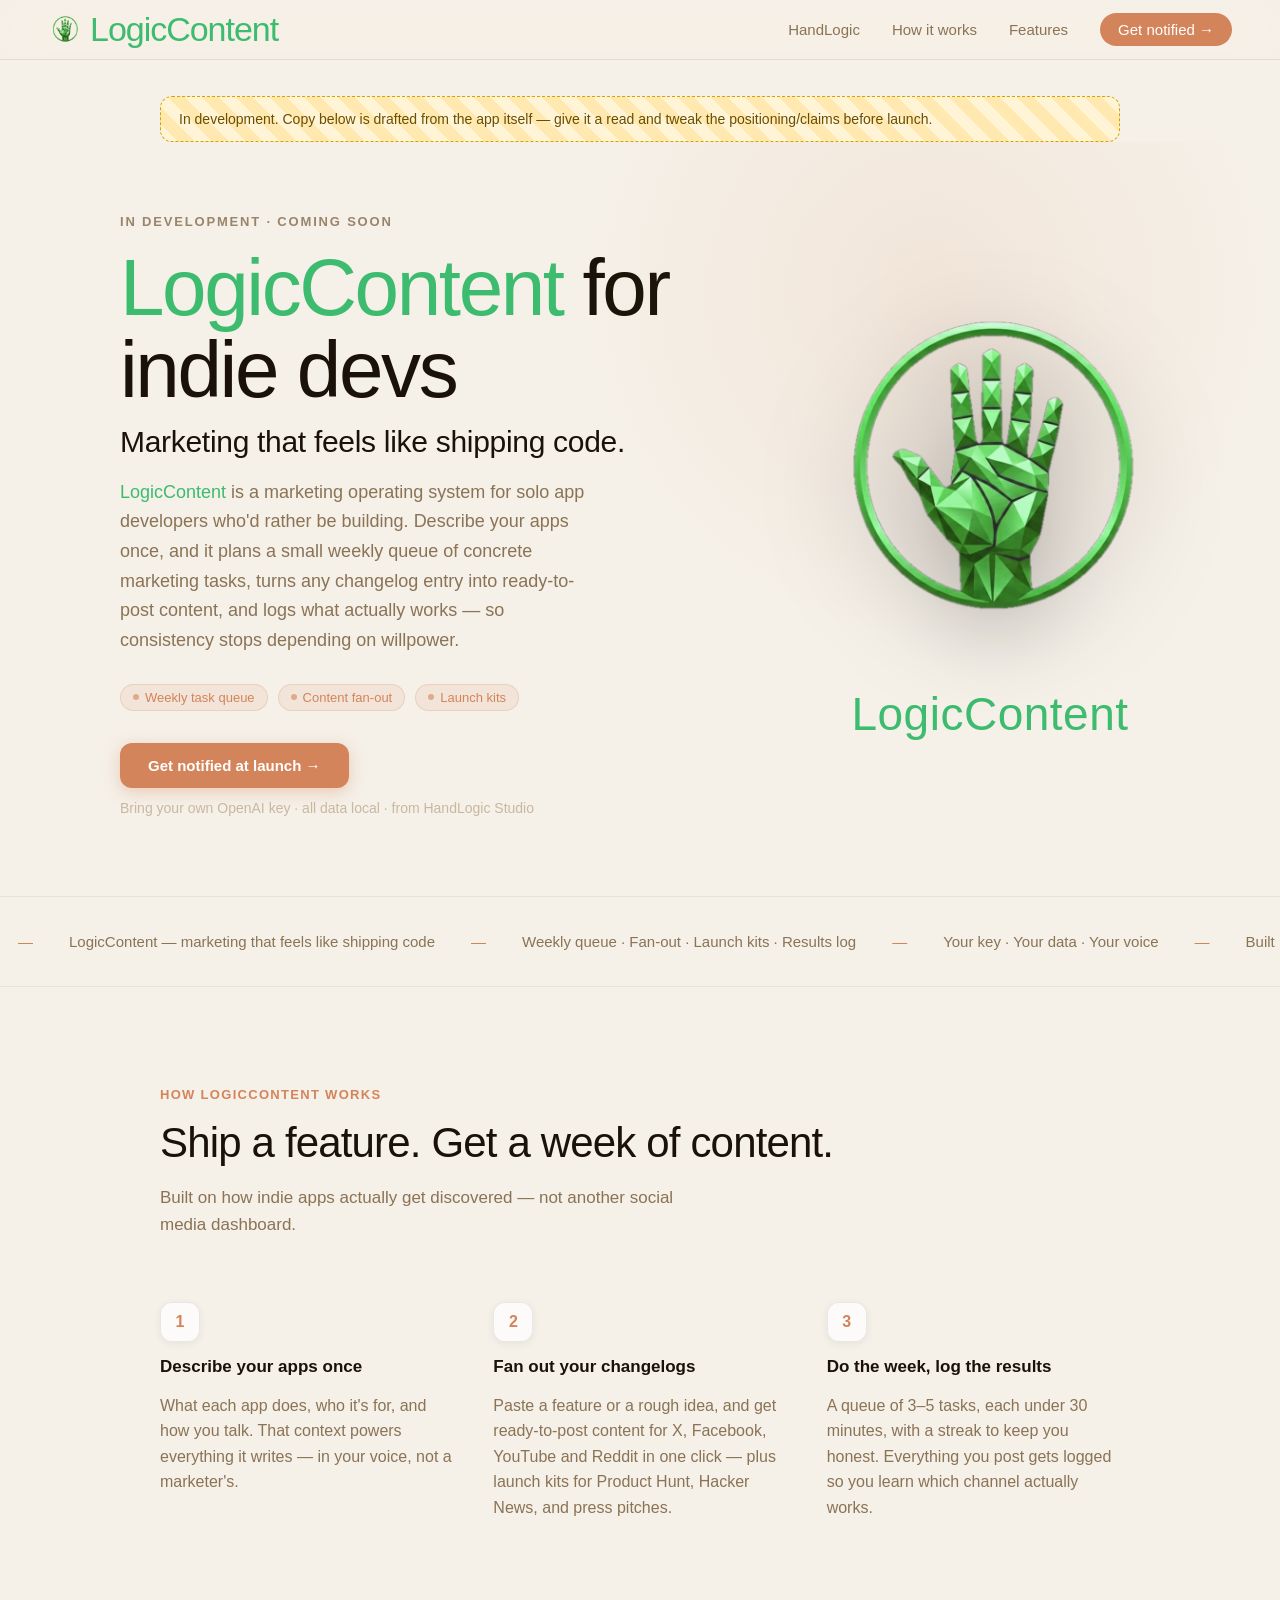
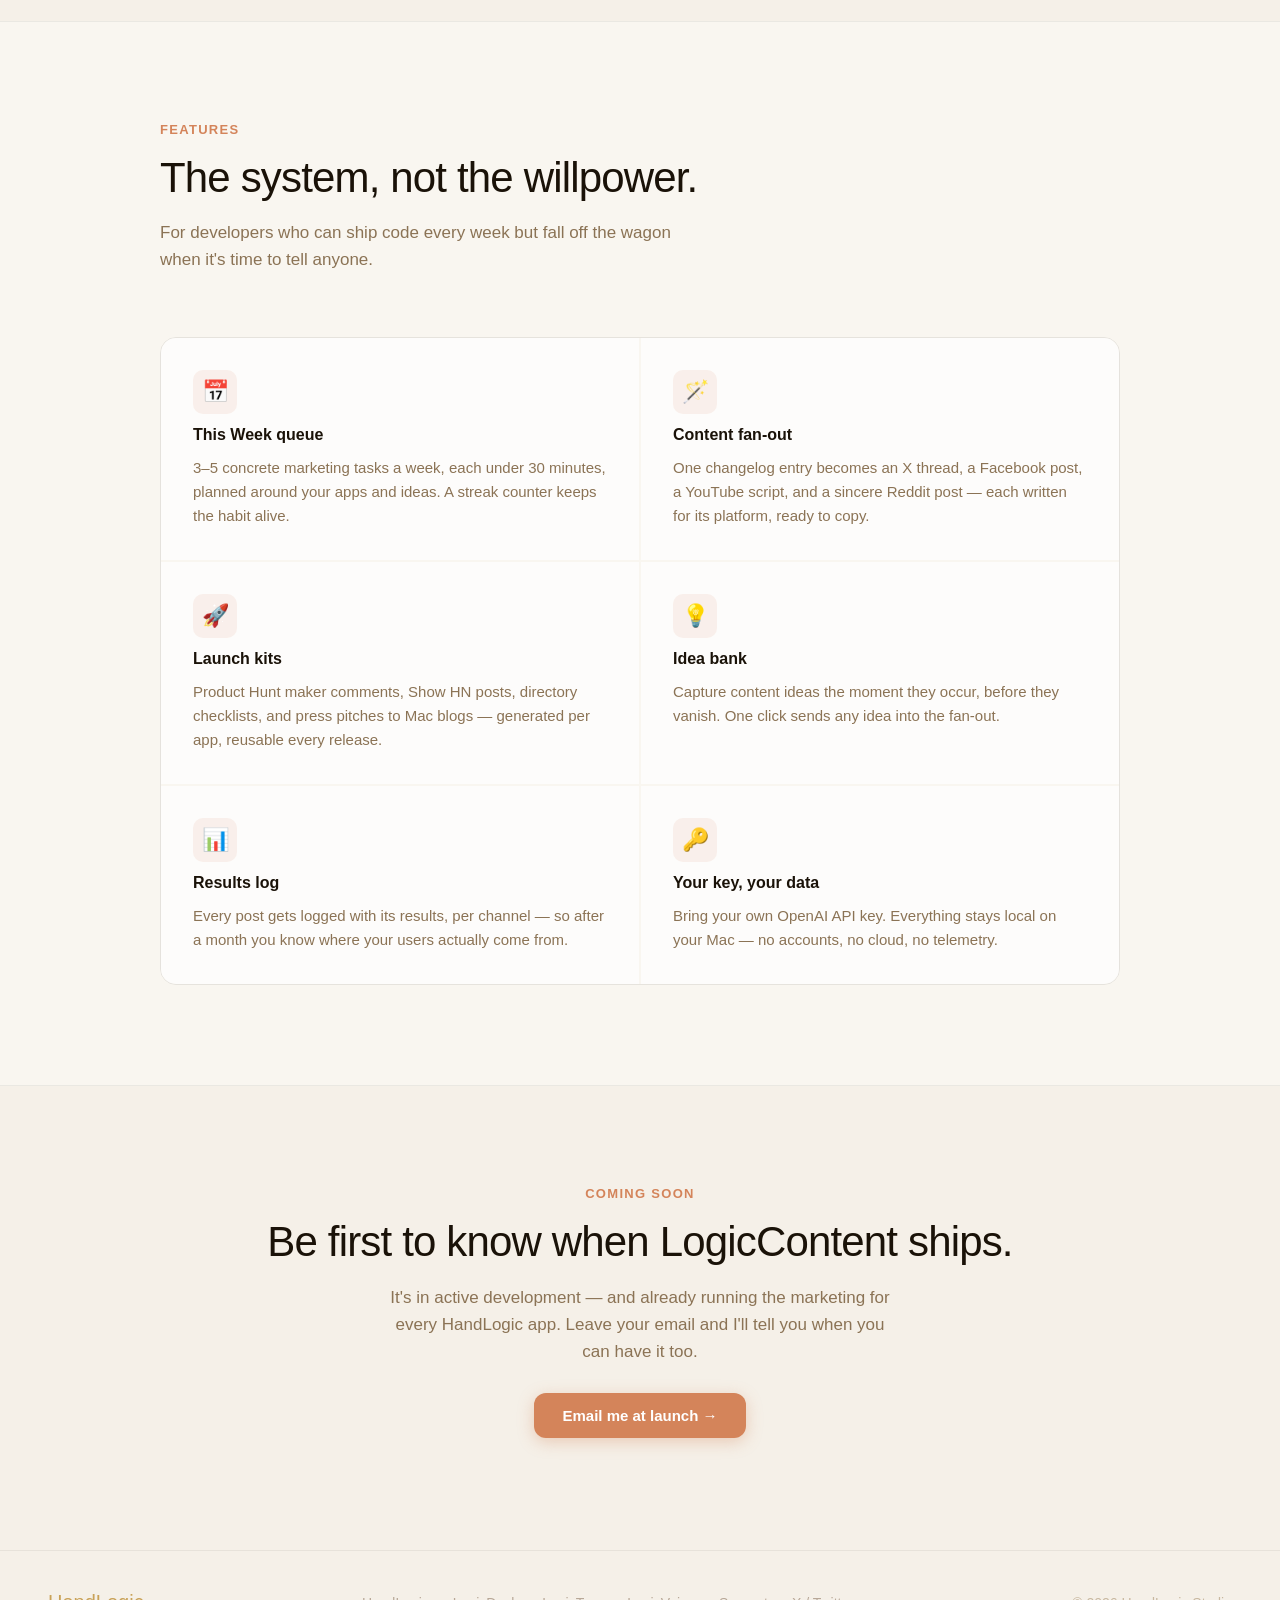
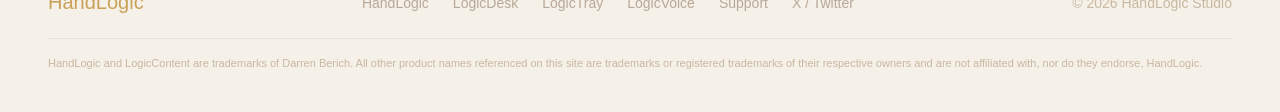
==== commit e25705be: "Bigger hero hand with the app wordmark beneath it on all hand-hero pages Co-Authored-By: Claude Fabl" ====
--- a/logiccontent.html
+++ b/logiccontent.html
@@ -55,7 +55,10 @@
       </div>
 
       <div class="hero-right">
-        <img src="icons/logiccontent-hand.png" alt="LogicContent mark" class="hero-mark" />
+        <div class="hero-mark-wrap">
+          <img src="icons/logiccontent-hand.png" alt="LogicContent mark" class="hero-mark" />
+          <p class="hero-mark-name" style="color:#3DBB6E;">LogicContent</p>
+        </div>
       </div>
     </div>
   </section>
--- a/handlogic.css
+++ b/handlogic.css
@@ -1140,7 +1140,9 @@
 .app-card .app-tools { display: flex; flex-wrap: wrap; gap: 7px; margin-bottom: 18px; }
 
 /* Hero brand mark (home / LogicTray) */
-.hero-mark { width: 280px; height: 280px; object-fit: contain; filter: drop-shadow(0 18px 44px rgba(0,0,0,0.28)); }
+.hero-mark { width: 380px; height: 380px; object-fit: contain; filter: drop-shadow(0 18px 44px rgba(0,0,0,0.28)); }
+.hero-mark-wrap { display: flex; flex-direction: column; align-items: center; gap: 18px; }
+.hero-mark-name { font-size: 46px; font-weight: 300; letter-spacing: 0.5px; margin: 0; text-align: center; }
 
 /* TODO ribbon (prototype only) */
 .todo-ribbon {
@@ -1152,5 +1154,6 @@
 
 @media (max-width: 860px) {
   .apps-grid { grid-template-columns: 1fr; }
-  .hero-mark { width: 200px; height: 200px; }
+  .hero-mark { width: 220px; height: 220px; }
+  .hero-mark-name { font-size: 32px; }
 }
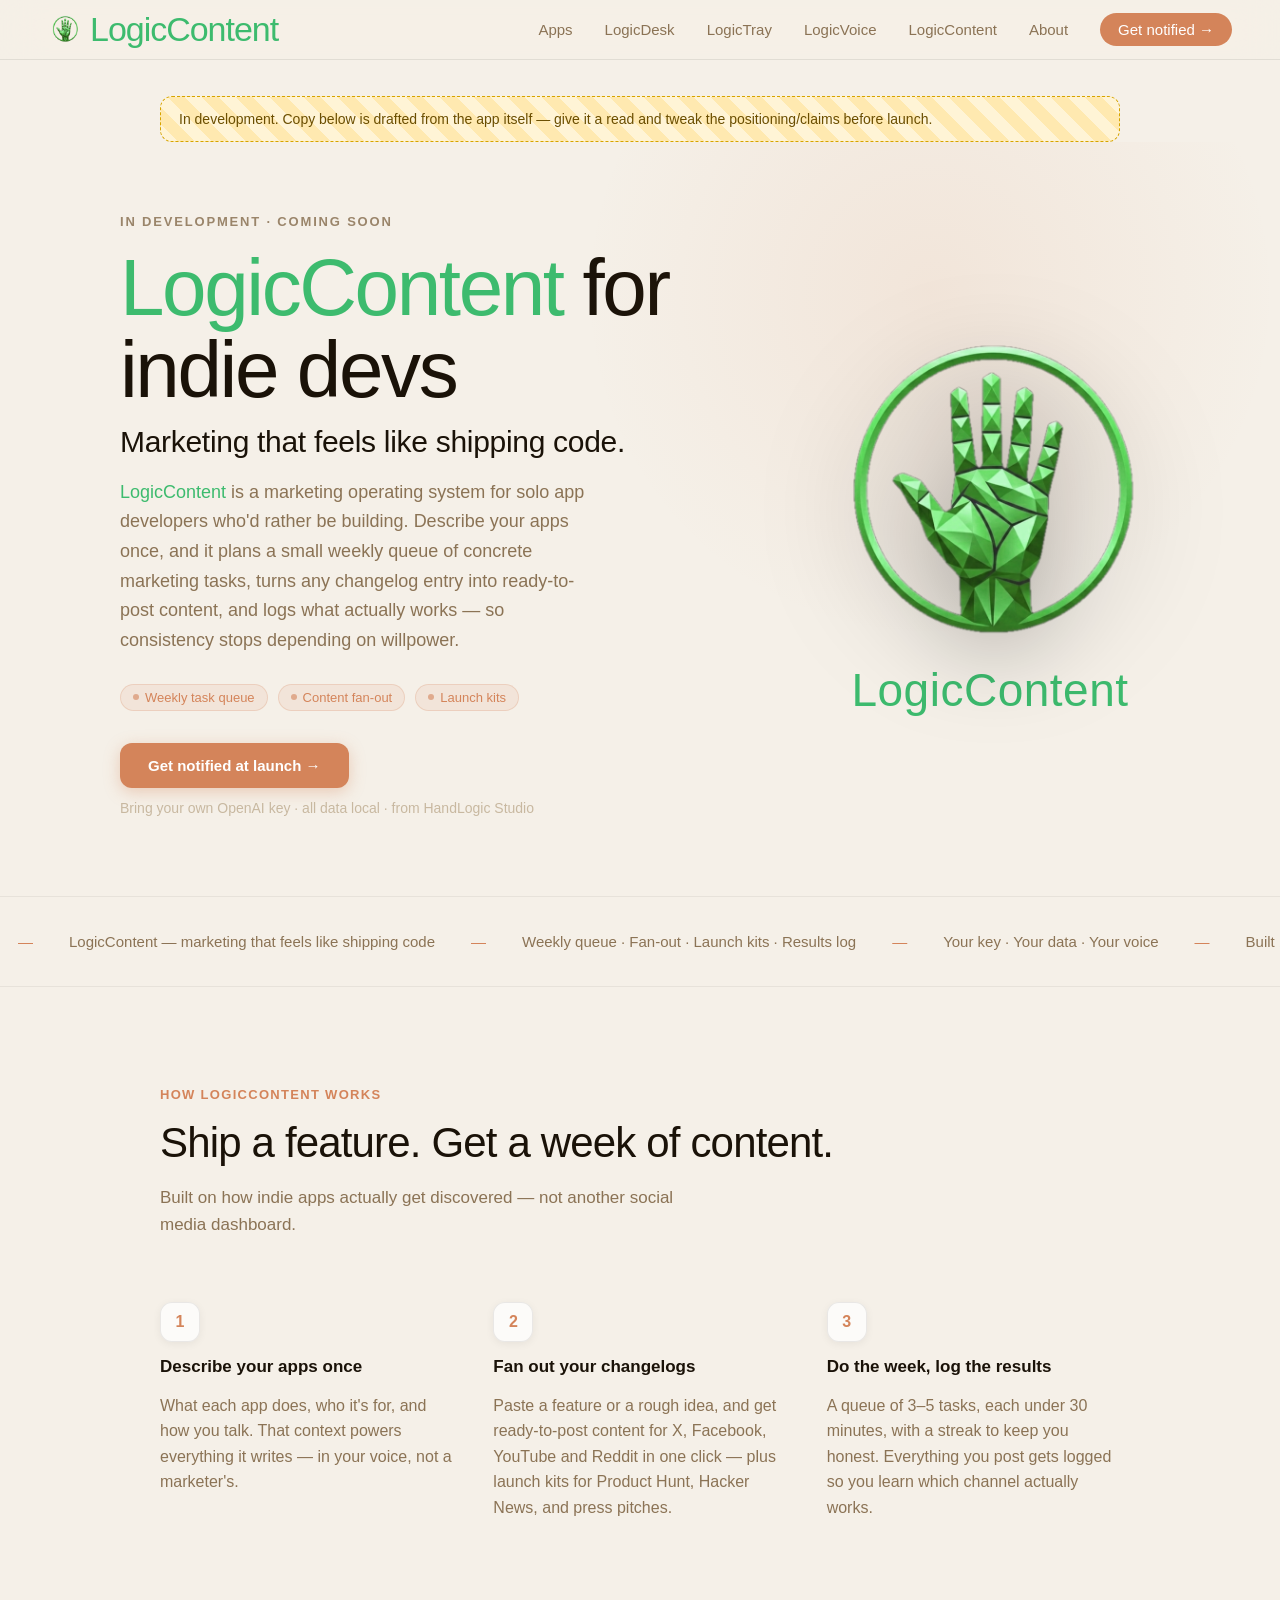
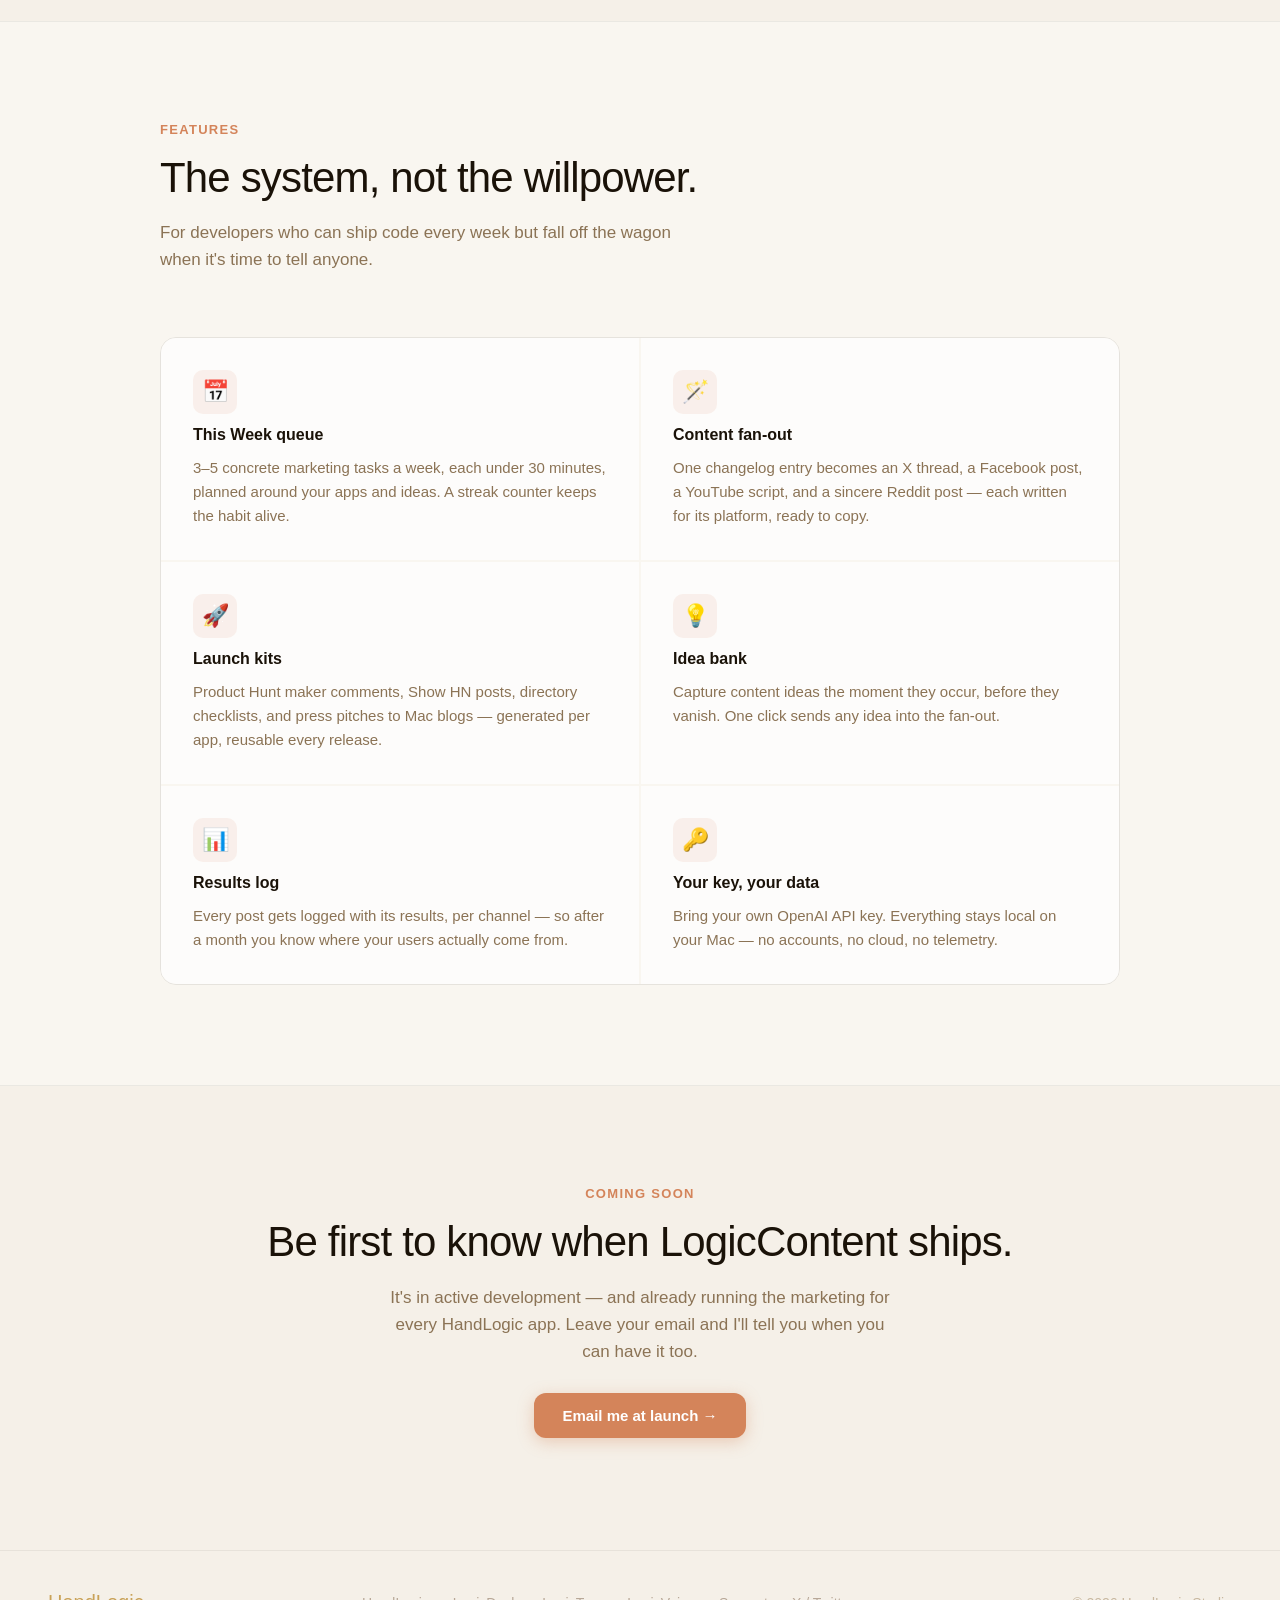
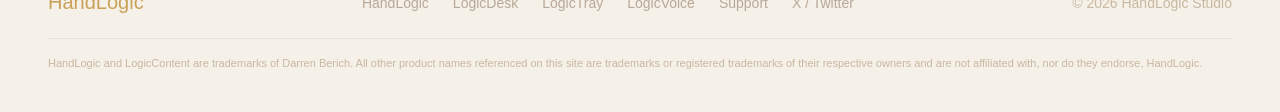
==== commit 8e42c0ad: "Unified family navigation across all app pages Co-Authored-By: Claude Fable 5 <noreply@anthropic.com" ====
--- a/logiccontent.html
+++ b/logiccontent.html
@@ -23,9 +23,12 @@
       LogicContent
     </a>
     <ul class="nav-links">
-      <li><a href="index.html">HandLogic</a></li>
-      <li><a href="#how">How it works</a></li>
-      <li><a href="#features">Features</a></li>
+      <li><a href="index.html#apps">Apps</a></li>
+      <li><a href="logicdesk.html">LogicDesk</a></li>
+      <li><a href="logictray.html">LogicTray</a></li>
+      <li><a href="logicvoice.html">LogicVoice</a></li>
+      <li><a href="logiccontent.html">LogicContent</a></li>
+      <li><a href="index.html#about">About</a></li>
       <li><a href="#notify" class="nav-cta">Get notified →</a></li>
     </ul>
   </nav>
--- a/handlogic.css
+++ b/handlogic.css
@@ -1141,8 +1141,8 @@
 
 /* Hero brand mark (home / LogicTray) */
 .hero-mark { width: 380px; height: 380px; object-fit: contain; filter: drop-shadow(0 18px 44px rgba(0,0,0,0.28)); }
-.hero-mark-wrap { display: flex; flex-direction: column; align-items: center; gap: 18px; }
-.hero-mark-name { font-size: 46px; font-weight: 300; letter-spacing: 0.5px; margin: 0; text-align: center; }
+.hero-mark-wrap { display: flex; flex-direction: column; align-items: center; gap: 0; }
+.hero-mark-name { font-size: 46px; font-weight: 300; letter-spacing: 0.5px; margin: -30px 0 0; text-align: center; }
 
 /* TODO ribbon (prototype only) */
 .todo-ribbon {
